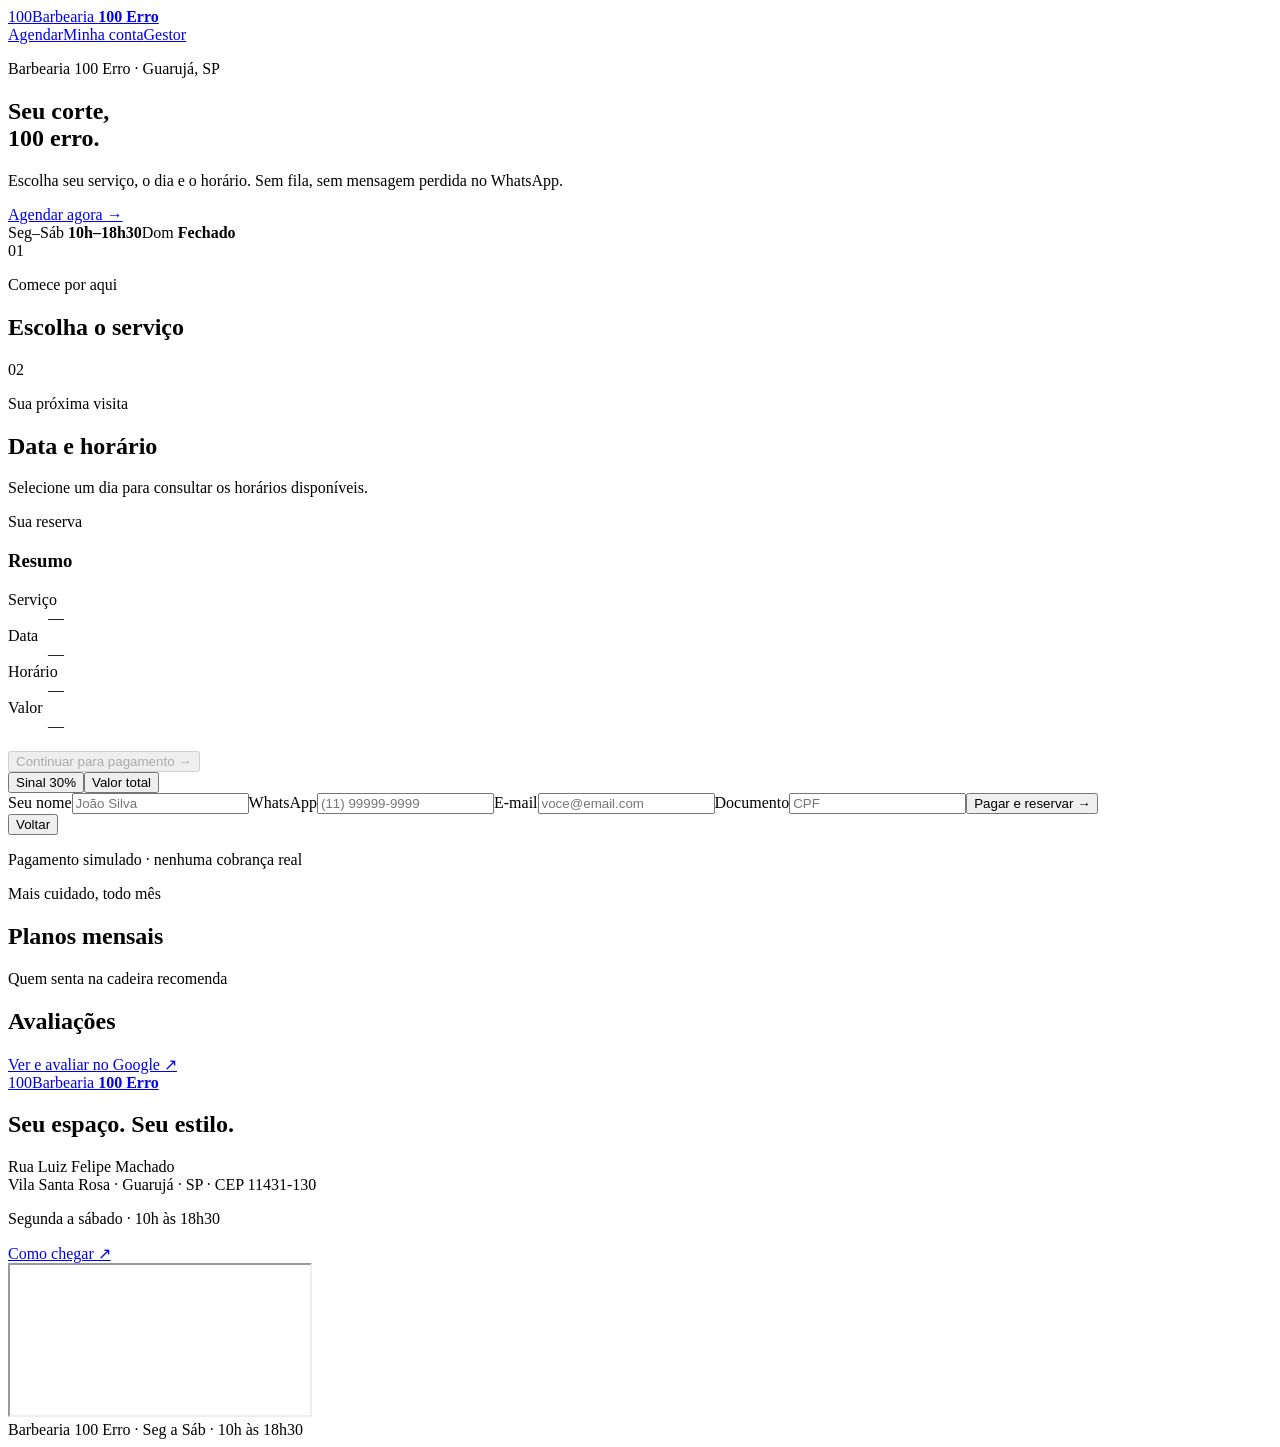
==== Barbearia100erro/src/main/resources/static/index.html @ 1360222d "front back repo service controller" ====
<!doctype html>
<html lang="pt-BR">
<head>
  <meta charset="utf-8">
  <meta name="viewport" content="width=device-width, initial-scale=1">
  <meta name="theme-color" content="#11100f">
  <meta name="description" content="Catálogo de serviços, promoções e agendamento online na Barbearia 100 Erro.">
  <title>Barbearia 100 Erro — Agende online</title>
  <link rel="preconnect" href="https://fonts.googleapis.com">
  <link rel="preconnect" href="https://fonts.gstatic.com" crossorigin>
  <link href="https://fonts.googleapis.com/css2?family=Fraunces:opsz,wght@9..144,600;9..144,700;9..144,800;9..144,900&family=Outfit:wght@400;500;600;700;800&display=swap" rel="stylesheet">
  <link rel="stylesheet" href="/styles.css">
  <script type="module" src="/js/app.js"></script>
</head>
<body>
  <header class="topbar">
    <div class="nav-wrap">
      <a class="brand" href="/"><span class="brand-mark">100</span><span>Barbearia <b>100 Erro</b></span></a>
      <nav><a class="active" href="/">Agendar</a><a href="/cliente">Minha conta</a><a href="/admin">Gestor</a></nav>
    </div>
  </header>
  <main>
    <section class="hero">
        <div class="hero-shade"></div>
        <div class="hero-content wrap">
        <p class="eyebrow">Barbearia 100 Erro · Guarujá, SP</p>
        <h1>Seu corte,<br><span>100 erro.</span></h1>
        <p class="hero-copy">Escolha seu serviço, o dia e o horário. Sem fila, sem mensagem perdida no WhatsApp.</p>
        <a class="button" href="#agendar">Agendar agora <span>→</span></a>
        <div class="hours"><span>Seg–Sáb <b>10h–18h30</b></span><span>Dom <b>Fechado</b></span></div>
      </div>
    </section>
    <section class="wrap promo-grid" id="promocoes"></section>
    <section class="wrap booking" id="agendar">
      <div class="booking-main">
        <section class="step-section"><div class="section-heading"><span class="step-number">01</span><div><p class="eyebrow">Comece por aqui</p><h2>Escolha o serviço</h2></div></div><div id="service-list" class="service-grid"></div></section>
        <section class="step-section"><div class="section-heading"><span class="step-number">02</span><div><p class="eyebrow">Sua próxima visita</p><h2>Data e horário</h2></div></div><div id="date-list" class="date-list"></div><p id="slot-hint" class="muted">Selecione um dia para consultar os horários disponíveis.</p><div id="time-list" class="time-grid"></div></section>
      </div>
      <aside id="booking-aside" class="summary-card"><p class="eyebrow">Sua reserva</p><h3>Resumo</h3><dl><div><dt>Serviço</dt><dd id="summary-service">—</dd></div><div><dt>Data</dt><dd id="summary-date">—</dd></div><div><dt>Horário</dt><dd id="summary-time">—</dd></div><div><dt>Valor</dt><dd id="summary-price">—</dd></div></dl><button class="button button-wide" id="continue-booking" disabled>Continuar para pagamento <span>→</span></button><div class="checkout hidden" id="checkout"><div class="pay-choices"><button class="pay-choice selected" data-mode="sinal">Sinal 30%<b id="deposit-price"></b></button><button class="pay-choice" data-mode="total">Valor total<b id="total-price"></b></button></div><form id="booking-form" class="form-stack"><label>Seu nome<input name="nome" autocomplete="name" required placeholder="João Silva"></label><label>WhatsApp<input name="telefone" autocomplete="tel" required placeholder="(11) 99999-9999"></label><label>E-mail<input name="email" type="email" autocomplete="email" required placeholder="voce@email.com"></label><label>Documento<input name="documento" required placeholder="CPF"></label><button class="button button-wide" type="submit">Pagar e reservar <span>→</span></button></form><button class="text-button" id="back-booking">Voltar</button><p class="fine-print">Pagamento simulado · nenhuma cobrança real</p></div></aside>
    </section>
    <section class="wrap plans-section" id="planos">
      <p class="eyebrow">Mais cuidado, todo mês</p><h2 class="section-title">Planos mensais</h2>
      <div class="plans-grid" id="plan-list"></div>
    </section>
    <section class="wrap reviews-section" id="avaliacoes">
      <div class="reviews-heading"><div><p class="eyebrow">Quem senta na cadeira recomenda</p><h2 class="section-title">Avaliações</h2><p class="muted" id="reviews-summary"></p></div><a class="button button-outline" href="https://maps.app.goo.gl/6kzqDmy3GBdxwZf67" target="_blank" rel="noreferrer">Ver e avaliar no Google ↗</a></div>
      <div class="reviews-grid" id="review-list"></div>
    </section>
  </main>
  <footer class="footer"><div class="wrap footer-details"><div><a class="brand" href="/"><span class="brand-mark">100</span><span>Barbearia <b>100 Erro</b></span></a><h2>Seu espaço. Seu estilo.</h2><p>Rua Luiz Felipe Machado<br>Vila Santa Rosa · Guarujá · SP · CEP 11431-130</p><p>Segunda a sábado · 10h às 18h30</p><a class="button button-outline" href="https://maps.app.goo.gl/6kzqDmy3GBdxwZf67" target="_blank" rel="noreferrer">Como chegar ↗</a></div><iframe class="footer-map" title="Mapa da Barbearia 100 Erro" src="https://www.google.com/maps?q=-23.9935101,-46.2800968&z=17&hl=pt-BR&output=embed" loading="lazy" referrerpolicy="no-referrer-when-downgrade"></iframe></div><div class="footer-bottom">Barbearia 100 Erro · Seg a Sáb · 10h às 18h30</div></footer>
  <div class="toast" id="toast" role="status" aria-live="polite"></div>
</body>
</html>
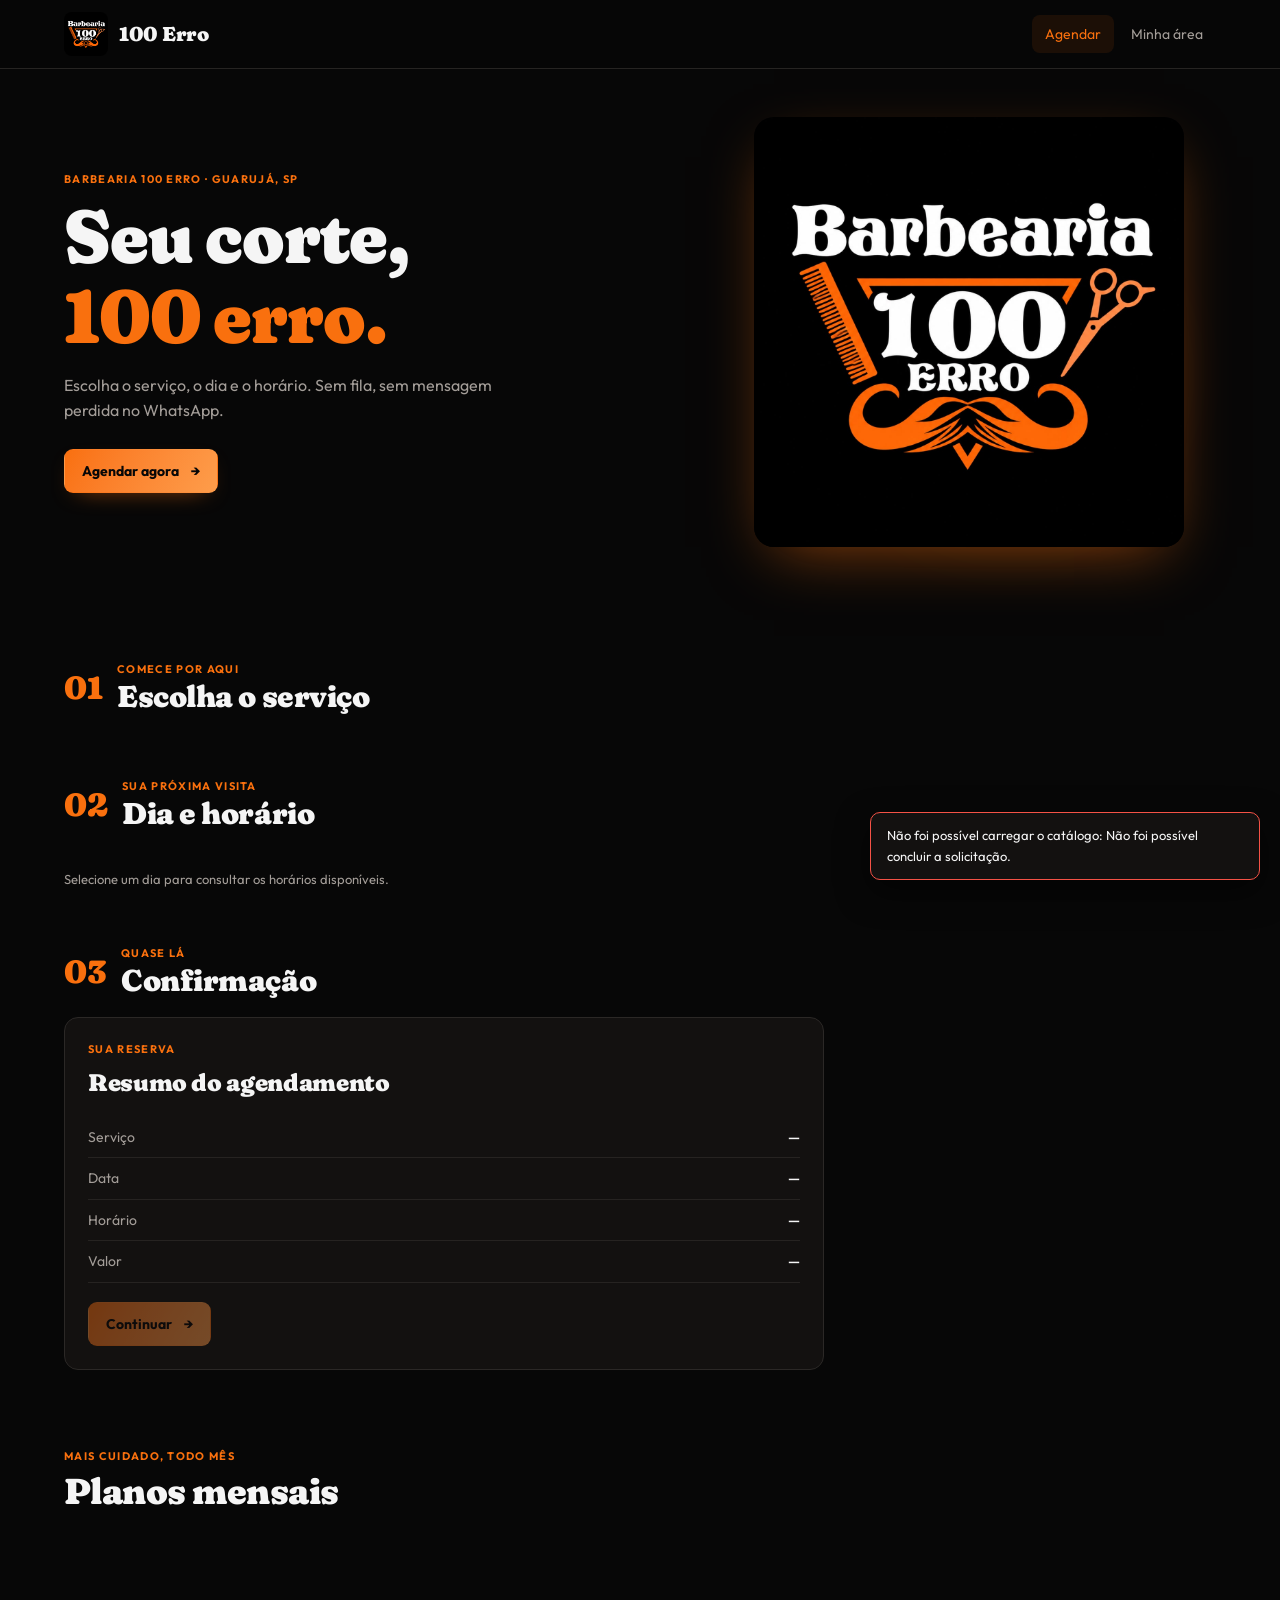
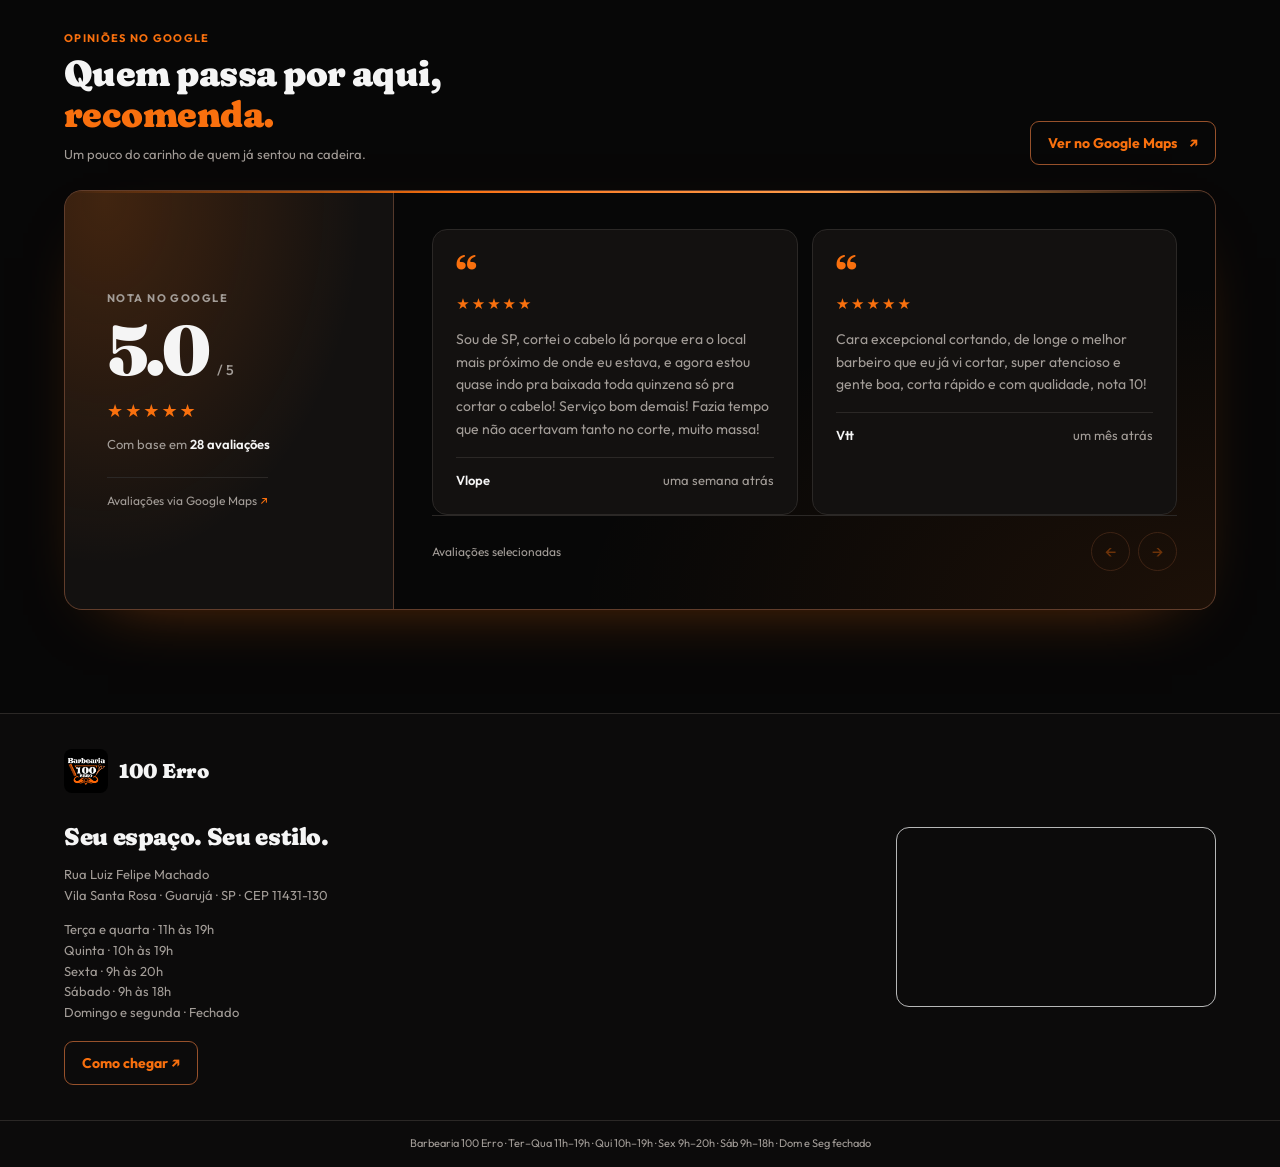
==== commit 0a742641: "att" ====
--- a/Barbearia100erro/src/main/resources/static/index.html
+++ b/Barbearia100erro/src/main/resources/static/index.html
@@ -1,53 +1,223 @@
 <!doctype html>
 <html lang="pt-BR">
 <head>
-  <meta charset="utf-8">
-  <meta name="viewport" content="width=device-width, initial-scale=1">
-  <meta name="theme-color" content="#11100f">
-  <meta name="description" content="Catálogo de serviços, promoções e agendamento online na Barbearia 100 Erro.">
-  <title>Barbearia 100 Erro — Agende online</title>
-  <link rel="preconnect" href="https://fonts.googleapis.com">
-  <link rel="preconnect" href="https://fonts.gstatic.com" crossorigin>
-  <link href="https://fonts.googleapis.com/css2?family=Fraunces:opsz,wght@9..144,600;9..144,700;9..144,800;9..144,900&family=Outfit:wght@400;500;600;700;800&display=swap" rel="stylesheet">
-  <link rel="stylesheet" href="/styles.css">
-  <script type="module" src="/js/app.js"></script>
+  <meta charset="utf-8"><meta name="viewport" content="width=device-width, initial-scale=1">
+  <meta name="theme-color" content="#101010"><meta name="description" content="Corte, barba e planos mensais. Agende online na Barbearia 100 Erro.">
+  <title>Barbearia 100 Erro · Agende seu horário</title>
+  <link rel="preconnect" href="https://fonts.googleapis.com"><link rel="preconnect" href="https://fonts.gstatic.com" crossorigin>
+  <link href="https://fonts.googleapis.com/css2?family=Fraunces:opsz,wght,SOFT,WONK@9..144,600,100,1;9..144,700,100,1;9..144,800,100,1;9..144,900,100,1&family=Outfit:wght@400;500;600;700;800&display=swap" rel="stylesheet">
+  <link rel="stylesheet" href="./styles.css"><script type="module" src="./js/app.js"></script>
 </head>
 <body>
-  <header class="topbar">
-    <div class="nav-wrap">
-      <a class="brand" href="/"><span class="brand-mark">100</span><span>Barbearia <b>100 Erro</b></span></a>
-      <nav><a class="active" href="/">Agendar</a><a href="/cliente">Minha conta</a><a href="/admin">Gestor</a></nav>
-    </div>
-  </header>
+  <header class="topbar"><div class="nav-wrap"><a class="brand" href="/" aria-label="Barbearia 100 Erro, início"><img src="./logo.jpg" alt=""><span>100 Erro</span></a><nav aria-label="Navegação principal"><a class="active" href="/">Agendar</a><a href="/cliente">Minha área</a></nav></div></header>
   <main>
-    <section class="hero">
-        <div class="hero-shade"></div>
-        <div class="hero-content wrap">
-        <p class="eyebrow">Barbearia 100 Erro · Guarujá, SP</p>
-        <h1>Seu corte,<br><span>100 erro.</span></h1>
-        <p class="hero-copy">Escolha seu serviço, o dia e o horário. Sem fila, sem mensagem perdida no WhatsApp.</p>
-        <a class="button" href="#agendar">Agendar agora <span>→</span></a>
-        <div class="hours"><span>Seg–Sáb <b>10h–18h30</b></span><span>Dom <b>Fechado</b></span></div>
-      </div>
+    <section class="hero wrap">
+      <div class="hero-copy-block"><p class="eyebrow">Barbearia 100 Erro · Guarujá, SP</p><h1>Seu corte,<br><span>100 erro.</span></h1><p class="hero-copy">Escolha o serviço, o dia e o horário. Sem fila, sem mensagem perdida no WhatsApp.</p><a class="button" href="#agendar">Agendar agora <span aria-hidden="true">→</span></a></div>
+      <div class="hero-image-wrap"><img src="./logo.jpg" alt="Logo da Barbearia 100 Erro"></div>
     </section>
-    <section class="wrap promo-grid" id="promocoes"></section>
     <section class="wrap booking" id="agendar">
-      <div class="booking-main">
-        <section class="step-section"><div class="section-heading"><span class="step-number">01</span><div><p class="eyebrow">Comece por aqui</p><h2>Escolha o serviço</h2></div></div><div id="service-list" class="service-grid"></div></section>
-        <section class="step-section"><div class="section-heading"><span class="step-number">02</span><div><p class="eyebrow">Sua próxima visita</p><h2>Data e horário</h2></div></div><div id="date-list" class="date-list"></div><p id="slot-hint" class="muted">Selecione um dia para consultar os horários disponíveis.</p><div id="time-list" class="time-grid"></div></section>
-      </div>
-      <aside id="booking-aside" class="summary-card"><p class="eyebrow">Sua reserva</p><h3>Resumo</h3><dl><div><dt>Serviço</dt><dd id="summary-service">—</dd></div><div><dt>Data</dt><dd id="summary-date">—</dd></div><div><dt>Horário</dt><dd id="summary-time">—</dd></div><div><dt>Valor</dt><dd id="summary-price">—</dd></div></dl><button class="button button-wide" id="continue-booking" disabled>Continuar para pagamento <span>→</span></button><div class="checkout hidden" id="checkout"><div class="pay-choices"><button class="pay-choice selected" data-mode="sinal">Sinal 30%<b id="deposit-price"></b></button><button class="pay-choice" data-mode="total">Valor total<b id="total-price"></b></button></div><form id="booking-form" class="form-stack"><label>Seu nome<input name="nome" autocomplete="name" required placeholder="João Silva"></label><label>WhatsApp<input name="telefone" autocomplete="tel" required placeholder="(11) 99999-9999"></label><label>E-mail<input name="email" type="email" autocomplete="email" required placeholder="voce@email.com"></label><label>Documento<input name="documento" required placeholder="CPF"></label><button class="button button-wide" type="submit">Pagar e reservar <span>→</span></button></form><button class="text-button" id="back-booking">Voltar</button><p class="fine-print">Pagamento simulado · nenhuma cobrança real</p></div></aside>
+      <div class="section-heading"><span class="step-number">01</span><div><p class="eyebrow">Comece por aqui</p><h2>Escolha o serviço</h2></div></div>
+      <div id="service-list" class="service-grid"></div>
+      <div class="section-heading second-step"><span class="step-number">02</span><div><p class="eyebrow">Sua próxima visita</p><h2>Dia e horário</h2></div></div>
+      <div id="date-list" class="date-list" aria-label="Escolha uma data"></div><p id="slot-hint" class="muted">Selecione um dia para consultar os horários disponíveis.</p><div id="time-list" class="time-grid"></div>
+      <div class="section-heading second-step"><span class="step-number">03</span><div><p class="eyebrow">Quase lá</p><h2>Confirmação</h2></div></div>
+      <section id="booking-aside" class="summary-card" aria-live="polite"><p class="eyebrow">Sua reserva</p><h3>Resumo do agendamento</h3><dl><div><dt>Serviço</dt><dd id="summary-service">—</dd></div><div><dt>Data</dt><dd id="summary-date">—</dd></div><div><dt>Horário</dt><dd id="summary-time">—</dd></div><div><dt>Valor</dt><dd id="summary-price">—</dd></div></dl><button class="button" id="continue-booking" disabled>Continuar <span aria-hidden="true">→</span></button><div class="checkout hidden" id="checkout"><div class="pay-choices"><button class="pay-choice selected" type="button" data-mode="sinal">Sinal 30%<b id="deposit-price"></b></button><button class="pay-choice" type="button" data-mode="total">Valor total<b id="total-price"></b></button></div><form id="booking-form" class="form-stack"><label>Seu nome<input name="nome" autocomplete="name" required placeholder="Seu nome"></label><label>WhatsApp<input name="telefone" autocomplete="tel" required placeholder="(13) 99999-9999"></label><label>E-mail<input name="email" type="email" autocomplete="email" required placeholder="voce@email.com"></label><label>Documento <span class="optional">(opcional)</span><input name="documento" placeholder="CPF"></label><p class="account-hint">Já é cliente? <a href="/cliente">Entre na sua conta</a> para ver seu histórico.</p><button class="button button-wide" type="submit">Pagar e reservar <span aria-hidden="true">→</span></button></form><button class="text-button" id="back-booking" type="button">Voltar</button><p class="fine-print">Pagamento simulado · nenhuma cobrança real</p></div></section>
     </section>
-    <section class="wrap plans-section" id="planos">
-      <p class="eyebrow">Mais cuidado, todo mês</p><h2 class="section-title">Planos mensais</h2>
-      <div class="plans-grid" id="plan-list"></div>
-    </section>
-    <section class="wrap reviews-section" id="avaliacoes">
-      <div class="reviews-heading"><div><p class="eyebrow">Quem senta na cadeira recomenda</p><h2 class="section-title">Avaliações</h2><p class="muted" id="reviews-summary"></p></div><a class="button button-outline" href="https://maps.app.goo.gl/6kzqDmy3GBdxwZf67" target="_blank" rel="noreferrer">Ver e avaliar no Google ↗</a></div>
-      <div class="reviews-grid" id="review-list"></div>
-    </section>
+    <section class="wrap plans-section" id="planos"><p class="eyebrow">Mais cuidado, todo mês</p><h2 class="section-title">Planos mensais</h2><div class="plans-grid" id="plan-list"></div></section>
+      <section class="wrap reviews-section" id="avaliacoes" aria-labelledby="reviews-title">
+        <div class="reviews-heading">
+          <div>
+            <p class="eyebrow">Opiniões no Google</p>
+            <h2 class="section-title" id="reviews-title">Quem passa por aqui,<br><span class="reviews-title-accent">recomenda.</span></h2>
+            <p class="muted">Um pouco do carinho de quem já sentou na cadeira.</p>
+          </div>
+          <a class="button button-outline reviews-google-link" href="https://www.google.com/maps/place/Barbearia+100+Erro/@-23.9936001,-46.2809651,19.29z/data=!4m6!3m5!1s0x94ce012b1d82f999:0x6cf740da28e410e5!8m2!3d-23.9935101!4d-46.2800968!16s%2Fg%2F11wtkwg1_y" target="_blank" rel="noopener noreferrer">Ver no Google Maps <span aria-hidden="true">↗</span></a>
+        </div>
+        <div class="reviews-showcase" data-review-carousel>
+          <aside class="reviews-score" aria-label="Nota média no Google: 5 de 5, com 28 avaliações">
+            <span class="reviews-score-label">Nota no Google</span>
+            <div class="reviews-score-value">5.0 <span aria-hidden="true">/ 5</span></div>
+            <span class="stars reviews-score-stars" aria-label="5 de 5 estrelas">★★★★★</span>
+            <p>Com base em <strong>28 avaliações</strong></p>
+            <a class="reviews-source" href="https://www.google.com/maps/place/Barbearia+100+Erro/@-23.9936001,-46.2809651,19.29z/data=!4m6!3m5!1s0x94ce012b1d82f999:0x6cf740da28e410e5!8m2!3d-23.9935101!4d-46.2800968!16s%2Fg%2F11wtkwg1_y" target="_blank" rel="noopener noreferrer">Avaliações via Google Maps <span aria-hidden="true">↗</span></a>
+          </aside>
+          <div class="reviews-carousel" aria-label="Avaliações selecionadas" data-review-carousel-viewport>
+            <div class="review-track" id="review-list" role="list" aria-live="polite" aria-relevant="additions text">
+              <article class="review-card" role="listitem" data-review>
+                <span class="quote-mark" aria-hidden="true">“</span>
+                <div class="stars" aria-label="5 de 5 estrelas">★★★★★</div>
+                <blockquote>Sou de SP, cortei o cabelo lá porque era o local mais próximo de onde eu estava, e agora estou quase indo pra baixada toda quinzena só pra cortar o cabelo! Serviço bom demais! Fazia tempo que não acertavam tanto no corte, muito massa!</blockquote>
+                <figcaption class="review-author"><span>Vlope</span><span>uma semana atrás</span></figcaption>
+              </article>
+              <article class="review-card" role="listitem" data-review>
+                <span class="quote-mark" aria-hidden="true">“</span>
+                <div class="stars" aria-label="5 de 5 estrelas">★★★★★</div>
+                <blockquote>Cara excepcional cortando, de longe o melhor barbeiro que eu já vi cortar, super atencioso e gente boa, corta rápido e com qualidade, nota 10!</blockquote>
+                <figcaption class="review-author"><span>Vtt</span><span>um mês atrás</span></figcaption>
+              </article>
+              <article class="review-card" role="listitem" data-review hidden>
+                <span class="quote-mark" aria-hidden="true">“</span>
+                <div class="stars" aria-label="5 de 5 estrelas">★★★★★</div>
+                <blockquote>Nada menos que impecável, atendimento e qualidade acima do comum!</blockquote>
+                <figcaption class="review-author"><span>Fellype Marques</span><span>3 semanas atrás</span></figcaption>
+              </article>
+              <article class="review-card" role="listitem" data-review hidden>
+                <span class="quote-mark" aria-hidden="true">“</span>
+                <div class="stars" aria-label="5 de 5 estrelas">★★★★★</div>
+                <blockquote>Barbearia TOP! Excelente atendimento, super indico.</blockquote>
+                <figcaption class="review-author"><span>Evandro Maia</span><span>uma semana atrás</span></figcaption>
+              </article>
+              <article class="review-card" role="listitem" data-review hidden>
+                <span class="quote-mark" aria-hidden="true">“</span>
+                <div class="stars" aria-label="5 de 5 estrelas">★★★★★</div>
+                <blockquote>Barbearia top, corta e fofoca muito 👏</blockquote>
+                <figcaption class="review-author"><span>Leandro Melo</span><span>4 semanas atrás</span></figcaption>
+              </article>
+              <article class="review-card" role="listitem" data-review hidden>
+                <span class="quote-mark" aria-hidden="true">“</span>
+                <div class="stars" aria-label="5 de 5 estrelas">★★★★★</div>
+                <blockquote>Qualidade de quem entende sobre cabelo, o melhor!</blockquote>
+                <figcaption class="review-author"><span>kaua viera</span><span>um mês atrás</span></figcaption>
+              </article>
+              <article class="review-card" role="listitem" data-review hidden>
+                <span class="quote-mark" aria-hidden="true">“</span>
+                <div class="stars" aria-label="5 de 5 estrelas">★★★★★</div>
+                <blockquote>To há anos cortando com ele, o melhor do Guaru!</blockquote>
+                <figcaption class="review-author"><span>Miguel Andrade</span><span>6 meses atrás</span></figcaption>
+              </article>
+              <article class="review-card" role="listitem" data-review hidden>
+                <span class="quote-mark" aria-hidden="true">“</span>
+                <div class="stars" aria-label="5 de 5 estrelas">★★★★★</div>
+                <blockquote>Melhor barbeiro da cidade, ambiente confortável e resenha garantida.</blockquote>
+                <figcaption class="review-author"><span>Leonardo Luis</span><span>9 meses atrás</span></figcaption>
+              </article>
+              <article class="review-card" role="listitem" data-review hidden>
+                <span class="quote-mark" aria-hidden="true">“</span>
+                <div class="stars" aria-label="5 de 5 estrelas">★★★★★</div>
+                <blockquote>Melhor barbearia do Guarujá.</blockquote>
+                <figcaption class="review-author"><span>Roger Miyamoto</span><span>2 meses atrás</span></figcaption>
+              </article>
+              <article class="review-card" role="listitem" data-review hidden>
+                <span class="quote-mark" aria-hidden="true">“</span>
+                <div class="stars" aria-label="5 de 5 estrelas">★★★★★</div>
+                <blockquote>Corte top demais.</blockquote>
+                <figcaption class="review-author"><span>Diego Leandro</span><span>um mês atrás</span></figcaption>
+              </article>
+              <article class="review-card" role="listitem" data-review hidden>
+                <span class="quote-mark" aria-hidden="true">“</span>
+                <div class="stars" aria-label="5 de 5 estrelas">★★★★★</div>
+                <blockquote>Atendimento muito bom!! Local com climatização, recomendo!!</blockquote>
+                <figcaption class="review-author"><span>Bruno Assunção</span><span>9 meses atrás</span></figcaption>
+              </article>
+              <article class="review-card" role="listitem" data-review hidden>
+                <span class="quote-mark" aria-hidden="true">“</span>
+                <div class="stars" aria-label="5 de 5 estrelas">★★★★★</div>
+                <blockquote>Melhor da região.</blockquote>
+                <figcaption class="review-author"><span>Eduardo Neves</span><span>3 semanas atrás</span></figcaption>
+              </article>
+              <article class="review-card" role="listitem" data-review hidden>
+                <span class="quote-mark" aria-hidden="true">“</span>
+                <div class="stars" aria-label="5 de 5 estrelas">★★★★★</div>
+                <blockquote>Ambiente limpo, muito educado, serviço de qualidade.</blockquote>
+                <figcaption class="review-author"><span>Adriano Rosa</span><span>9 meses atrás</span></figcaption>
+              </article>
+              <article class="review-card" role="listitem" data-review hidden>
+                <span class="quote-mark" aria-hidden="true">“</span>
+                <div class="stars" aria-label="5 de 5 estrelas">★★★★★</div>
+                <blockquote>Atendimento muito bom.</blockquote>
+                <figcaption class="review-author"><span>Luiz Gustavo</span><span>um mês atrás</span></figcaption>
+              </article>
+              <article class="review-card" role="listitem" data-review hidden>
+                <span class="quote-mark" aria-hidden="true">“</span>
+                <div class="stars" aria-label="5 de 5 estrelas">★★★★★</div>
+                <blockquote>Excelente.</blockquote>
+                <figcaption class="review-author"><span>keka parça</span><span>um mês atrás</span></figcaption>
+              </article>
+              <article class="review-card" role="listitem" data-review hidden>
+                <span class="quote-mark" aria-hidden="true">“</span>
+                <div class="stars" aria-label="5 de 5 estrelas">★★★★★</div>
+                <blockquote>Excelente.</blockquote>
+                <figcaption class="review-author"><span>cleber the king</span><span>Editado 3 semanas atrás</span></figcaption>
+              </article>
+              <article class="review-card" role="listitem" data-review hidden>
+                <span class="quote-mark" aria-hidden="true">“</span>
+                <div class="stars" aria-label="5 de 5 estrelas">★★★★★</div>
+                <blockquote>Atendimento perfeitamente sublime.</blockquote>
+                <figcaption class="review-author"><span>Nickolas Mota</span><span>Editado 3 horas atrás</span></figcaption>
+              </article>
+              <article class="review-card" role="listitem" data-review hidden>
+                <span class="quote-mark" aria-hidden="true">“</span>
+                <div class="stars" aria-label="5 de 5 estrelas">★★★★★</div>
+                <blockquote>Não troco, qualidade top!</blockquote>
+                <figcaption class="review-author"><span>Danilo Morroni</span><span>Editado um mês atrás</span></figcaption>
+              </article>
+              <article class="review-card" role="listitem" data-review hidden>
+                <span class="quote-mark" aria-hidden="true">“</span>
+                <div class="stars" aria-label="5 de 5 estrelas">★★★★★</div>
+                <blockquote>Preço R$ 40–60.</blockquote>
+                <figcaption class="review-author"><span>Luís Henrique Monteiro Alves</span><span>Editado 2 semanas atrás</span></figcaption>
+              </article>
+              <article class="review-card" role="listitem" data-review hidden>
+                <span class="quote-mark" aria-hidden="true">“</span>
+                <div class="stars" aria-label="5 de 5 estrelas">★★★★★</div>
+                <blockquote>Excelente atendimento e serviço.</blockquote>
+                <figcaption class="review-author"><span>Dfideliz Preto</span><span>3 semanas atrás</span></figcaption>
+              </article>
+              <article class="review-card" role="listitem" data-review hidden>
+                <span class="quote-mark" aria-hidden="true">“</span>
+                <div class="stars" aria-label="5 de 5 estrelas">★★★★★</div>
+                <blockquote>Excelente atendimento.</blockquote>
+                <figcaption class="review-author"><span>Luiz Aguiar</span><span>um mês atrás</span></figcaption>
+              </article>
+              <article class="review-card" role="listitem" data-review hidden>
+                <span class="quote-mark" aria-hidden="true">“</span>
+                <div class="stars" aria-label="5 de 5 estrelas">★★★★★</div>
+                <blockquote class="review-empty-text">Avaliação com 5 estrelas, sem comentário escrito.</blockquote>
+                <figcaption class="review-author"><span>Malik Tchassi</span><span>sem texto</span></figcaption>
+              </article>
+              <article class="review-card" role="listitem" data-review hidden>
+                <span class="quote-mark" aria-hidden="true">“</span>
+                <div class="stars" aria-label="5 de 5 estrelas">★★★★★</div>
+                <blockquote class="review-empty-text">Avaliação com 5 estrelas, sem comentário escrito.</blockquote>
+                <figcaption class="review-author"><span>Matheus Honório</span><span>sem texto</span></figcaption>
+              </article>
+              <article class="review-card" role="listitem" data-review hidden>
+                <span class="quote-mark" aria-hidden="true">“</span>
+                <div class="stars" aria-label="5 de 5 estrelas">★★★★★</div>
+                <blockquote class="review-empty-text">Avaliação com 5 estrelas, sem comentário escrito.</blockquote>
+                <figcaption class="review-author"><span>Victor Correia</span><span>9 meses atrás · sem texto</span></figcaption>
+              </article>
+              <article class="review-card" role="listitem" data-review hidden>
+                <span class="quote-mark" aria-hidden="true">“</span>
+                <div class="stars" aria-label="5 de 5 estrelas">★★★★★</div>
+                <blockquote class="review-empty-text">Avaliação com 5 estrelas, sem comentário escrito.</blockquote>
+                <figcaption class="review-author"><span>Guilherme Batista</span><span>9 meses atrás · sem texto</span></figcaption>
+              </article>
+              <article class="review-card" role="listitem" data-review hidden>
+                <span class="quote-mark" aria-hidden="true">“</span>
+                <div class="stars" aria-label="5 de 5 estrelas">★★★★★</div>
+                <blockquote class="review-empty-text">Avaliação com 5 estrelas, sem comentário escrito.</blockquote>
+                <figcaption class="review-author"><span>Gabriel Xavier</span><span>9 meses atrás · sem texto</span></figcaption>
+              </article>
+              <article class="review-card" role="listitem" data-review hidden>
+                <span class="quote-mark" aria-hidden="true">“</span>
+                <div class="stars" aria-label="5 de 5 estrelas">★★★★★</div>
+                <blockquote class="review-empty-text">Avaliação com 5 estrelas, sem comentário escrito.</blockquote>
+                <figcaption class="review-author"><span>Kenedy Fernando</span><span>9 meses atrás · sem texto</span></figcaption>
+              </article>
+            </div>
+            <div class="review-carousel-controls" aria-label="Controles das avaliações">
+              <span class="review-position" id="review-position" aria-live="polite">Avaliações selecionadas</span>
+              <div class="review-control-buttons">
+                <button class="review-control" id="review-prev" type="button" aria-label="Avaliação anterior" aria-controls="review-list" data-carousel-prev disabled><span aria-hidden="true">←</span></button>
+                <button class="review-control" id="review-next" type="button" aria-label="Próxima avaliação" aria-controls="review-list" data-carousel-next disabled><span aria-hidden="true">→</span></button>
+              </div>
+            </div>
+          </div>
+        </div>
+      </section>
   </main>
-  <footer class="footer"><div class="wrap footer-details"><div><a class="brand" href="/"><span class="brand-mark">100</span><span>Barbearia <b>100 Erro</b></span></a><h2>Seu espaço. Seu estilo.</h2><p>Rua Luiz Felipe Machado<br>Vila Santa Rosa · Guarujá · SP · CEP 11431-130</p><p>Segunda a sábado · 10h às 18h30</p><a class="button button-outline" href="https://maps.app.goo.gl/6kzqDmy3GBdxwZf67" target="_blank" rel="noreferrer">Como chegar ↗</a></div><iframe class="footer-map" title="Mapa da Barbearia 100 Erro" src="https://www.google.com/maps?q=-23.9935101,-46.2800968&z=17&hl=pt-BR&output=embed" loading="lazy" referrerpolicy="no-referrer-when-downgrade"></iframe></div><div class="footer-bottom">Barbearia 100 Erro · Seg a Sáb · 10h às 18h30</div></footer>
+  <footer class="footer"><div class="wrap footer-details"><div><a class="brand" href="/"><img src="./logo.jpg" alt=""><span>100 Erro</span></a><h2>Seu espaço. Seu estilo.</h2><p class="address">Rua Luiz Felipe Machado<br>Vila Santa Rosa · Guarujá · SP · CEP 11431-130</p><p>Terça e quarta · 11h às 19h<br>Quinta · 10h às 19h<br>Sexta · 9h às 20h<br>Sábado · 9h às 18h<br>Domingo e segunda · Fechado</p><a class="button button-outline" href="https://maps.app.goo.gl/6kzqDmy3GBdxwZf67" target="_blank" rel="noreferrer">Como chegar ↗</a></div><iframe class="footer-map" title="Mapa da Barbearia 100 Erro" src="https://www.google.com/maps?q=-23.9935101,-46.2800968&z=17&hl=pt-BR&output=embed" loading="lazy" referrerpolicy="no-referrer-when-downgrade"></iframe></div><div class="footer-bottom">Barbearia 100 Erro · Ter–Qua 11h–19h · Qui 10h–19h · Sex 9h–20h · Sáb 9h–18h · Dom e Seg fechado</div></footer>
   <div class="toast" id="toast" role="status" aria-live="polite"></div>
 </body>
 </html>
--- a/Barbearia100erro/src/main/resources/static/styles.css
+++ b/Barbearia100erro/src/main/resources/static/styles.css
@@ -0,0 +1,364 @@
+:root {
+  color-scheme: dark;
+  --background: oklch(.13 0 0);
+  --foreground: oklch(.97 0 0);
+  --card: oklch(.18 .004 50);
+  --surface: oklch(.18 .004 50);
+  --surface-raised: oklch(.22 .006 50);
+  --primary: oklch(.7 .19 47);
+  --primary-glow: oklch(.78 .15 58);
+  --primary-foreground: oklch(.13 0 0);
+  --muted: oklch(.7 .01 60);
+  --muted-bg: oklch(.24 .005 50);
+  --border: oklch(.28 .006 50);
+  --input: oklch(.32 .006 50);
+  --danger: oklch(.66 .2 28);
+  --green: oklch(.78 .12 150);
+  --display: "Fraunces", Georgia, serif;
+  --body: "Outfit", system-ui, sans-serif;
+  --radius: 12px;
+}
+* { box-sizing: border-box; border-color: var(--border); }
+html { scroll-behavior: smooth; scroll-padding-top: 88px; }
+body { margin: 0; background: var(--background); color: var(--foreground); font: 15px/1.6 var(--body); }
+button, input, textarea, select { font: inherit; }
+button, a { -webkit-tap-highlight-color: transparent; }
+a { color: inherit; text-decoration: none; }
+button { color: inherit; }
+::selection { background: color-mix(in oklab, var(--primary) 65%, transparent); color: var(--primary-foreground); }
+.wrap, .nav-wrap { width: min(72rem, calc(100% - 2rem)); margin-inline: auto; }
+.font-display, h1, h2, h3, .brand, .step-number { font-family: var(--display); font-weight: 900; font-variation-settings: "SOFT" 100, "WONK" 1; letter-spacing: -.015em; }
+.eyebrow { margin: 0 0 5px; color: var(--primary); font-size: 11px; font-weight: 700; letter-spacing: .12em; text-transform: uppercase; }
+.muted { color: var(--muted); }
+.hidden { display: none !important; }
+.topbar { position: sticky; z-index: 30; top: 0; border-bottom: 1px solid color-mix(in oklab, var(--border), transparent 12%); background: color-mix(in oklab, var(--background) 88%, transparent); backdrop-filter: blur(16px); }
+.nav-wrap { min-height: 68px; display: flex; align-items: center; justify-content: space-between; gap: 20px; }
+.brand { display: inline-flex; align-items: center; gap: 11px; white-space: nowrap; font-size: 20px; }
+.brand img { display: block; width: 44px; height: 44px; flex: 0 0 44px; border-radius: 8px; object-fit: cover; }
+nav { display: flex; align-items: center; gap: 4px; }
+nav a { padding: 8px 13px; border-radius: 8px; color: var(--muted); font-size: 14px; transition: color .18s, background .18s; }
+nav a:hover, nav a.active { color: var(--primary); background: color-mix(in oklab, var(--primary) 9%, transparent); }
+.hero { display: grid; grid-template-columns: 1.08fr .92fr; align-items: center; gap: clamp(2rem, 6vw, 5rem); padding-block: 48px 56px; }
+.hero-copy-block { padding-block: 10px; animation: rise-in .6s both; }
+.hours-badge { display: inline-flex; align-items: center; gap: 9px; padding: 7px 12px; margin: 0 0 26px; border: 1px solid color-mix(in oklab, var(--primary) 42%, var(--border)); border-radius: 999px; color: var(--primary); font-size: 13px; }
+.live-dot { width: 7px; height: 7px; border-radius: 50%; background: var(--primary); box-shadow: 0 0 13px color-mix(in oklab, var(--primary) 70%, transparent); }
+.hero .eyebrow { margin-bottom: 8px; }
+.hero h1 { margin: 0; font-size: clamp(3.2rem, 6vw, 4.7rem); line-height: 1.06; }
+.hero h1 span { color: var(--primary); }
+.hero-copy { max-width: 450px; margin: 17px 0 25px; color: var(--muted); font-size: 16px; }
+.hero-image-wrap { width: min(100%, 430px); justify-self: center; position: relative; isolation: isolate; animation: rise-in .65s .08s both; }
+.hero-image-wrap::before { content: ""; position: absolute; z-index: -1; inset: 12% -8% -8% 12%; border-radius: 22px; background: radial-gradient(ellipse at center, color-mix(in oklab, var(--primary) 24%, transparent), transparent 68%); filter: blur(24px); }
+.hero-image-wrap img { display: block; width: 100%; aspect-ratio: 1; object-fit: cover; border-radius: 20px; box-shadow: 0 20px 60px -20px color-mix(in oklab, var(--primary) 55%, transparent); }
+.button { display: inline-flex; justify-content: center; align-items: center; gap: 12px; min-height: 44px; padding: 10px 17px; border: 1px solid transparent; border-radius: 9px; background-image: linear-gradient(120deg, var(--primary), var(--primary-glow)); color: var(--primary-foreground); font-size: 14px; font-weight: 700; cursor: pointer; box-shadow: 0 8px 24px -14px color-mix(in oklab, var(--primary) 80%, transparent); transition: transform .18s, filter .18s, box-shadow .18s; }
+.button:hover { transform: translateY(-2px); filter: brightness(1.06); box-shadow: 0 12px 28px -12px color-mix(in oklab, var(--primary) 80%, transparent); }
+.button:active { transform: translateY(0); }
+.button:disabled { opacity: .42; cursor: not-allowed; box-shadow: none; transform: none; }
+.button-outline { border-color: color-mix(in oklab, var(--primary) 55%, var(--border)); background: transparent; color: var(--primary); box-shadow: none; }
+.button-outline:hover { background: color-mix(in oklab, var(--primary) 10%, transparent); box-shadow: none; }
+.button-wide { width: 100%; }
+.promo-grid { display: grid; grid-template-columns: repeat(2, minmax(0, 1fr)); gap: 14px; }
+.promo-card { position: relative; overflow: hidden; min-height: 140px; padding: 21px; border: 1px solid color-mix(in oklab, var(--primary) 38%, var(--border)); border-radius: 14px; background: radial-gradient(circle at 92% 4%, color-mix(in oklab, var(--primary) 20%, transparent), transparent 38%), var(--card); }
+.promo-tag { display: inline-flex; padding: 3px 9px; border-radius: 999px; background: color-mix(in oklab, var(--primary) 14%, transparent); color: var(--primary); font-size: 11px; font-weight: 600; }
+.promo-card h3 { margin: 12px 0 4px; font-size: 22px; }
+.promo-card p { max-width: 78%; margin: 0; color: var(--muted); font-size: 13px; }
+.discount { position: absolute; top: 19px; right: 21px; color: var(--primary-glow); font: 900 23px var(--display); }
+.booking { padding-block: 58px 24px; }
+.section-heading { display: flex; align-items: center; gap: 15px; margin-bottom: 19px; }
+.step-number { color: var(--primary); font-size: 32px; line-height: 1; }
+.section-heading .eyebrow { margin-bottom: 1px; }
+.section-heading h2 { margin: 0; font-size: 30px; line-height: 1.15; }
+.service-grid { display: grid; grid-template-columns: repeat(2, minmax(0, 1fr)); gap: 12px; }
+.service-card { display: block; width: 100%; min-height: 142px; padding: 17px; border: 1px solid var(--border); border-radius: 13px; background: var(--card); text-align: left; cursor: pointer; transition: border .18s, background .18s, transform .18s, box-shadow .18s; }
+.service-card:hover { transform: translateY(-2px); border-color: color-mix(in oklab, var(--primary) 65%, var(--border)); }
+.service-card.selected { border-color: var(--primary); background: color-mix(in oklab, var(--primary) 9%, var(--card)); box-shadow: inset 0 0 0 1px color-mix(in oklab, var(--primary) 28%, transparent); }
+.service-top { display: flex; align-items: flex-start; justify-content: space-between; gap: 10px; }
+.service-top h3 { display: flex; align-items: center; gap: 8px; margin: 0; font-size: 19px; }
+.scissor-mark { color: var(--primary); font: 500 16px var(--body); }
+.service-price { color: var(--primary); font: 800 19px var(--display); white-space: nowrap; }
+.service-price s { color: var(--muted); font: 500 12px var(--body); }
+.service-card p { margin: 9px 0 6px; color: var(--muted); font-size: 13px; }
+.service-duration { color: var(--muted); font-size: 12px; }
+.promo-label { display: block; margin-top: 3px; color: var(--primary); font-weight: 600; }
+.second-step { margin-top: 45px; }
+.date-list { display: flex; gap: 9px; overflow-x: auto; padding: 2px 1px 10px; scrollbar-color: var(--border) transparent; }
+.date-button { flex: 0 0 68px; min-height: 86px; display: flex; flex-direction: column; align-items: center; justify-content: center; gap: 1px; border: 1px solid var(--border); border-radius: 10px; background: var(--card); color: var(--foreground); cursor: pointer; transition: border .18s, background .18s, transform .18s; }
+.date-button:hover { border-color: var(--primary); }
+.date-button span, .date-button small { color: var(--muted); font-size: 11px; text-transform: capitalize; }
+.date-button b { font: 900 23px var(--display); }
+.date-button.selected { border-color: var(--primary); background: var(--primary); color: var(--primary-foreground); }
+.date-button.selected span, .date-button.selected small { color: color-mix(in oklab, var(--primary-foreground) 78%, transparent); }
+#slot-hint { margin: 7px 0 10px; font-size: 13px; }
+.time-grid { display: grid; grid-template-columns: repeat(5, minmax(0, 1fr)); gap: 9px; }
+.time-button { min-height: 40px; padding: 8px 5px; border: 1px solid var(--border); border-radius: 8px; background: var(--card); font-size: 13px; cursor: pointer; transition: border .15s, background .15s, color .15s; }
+.time-button:hover:not(:disabled) { border-color: var(--primary); }
+.time-button.selected { border-color: var(--primary); background: var(--primary); color: var(--primary-foreground); }
+.time-button:disabled { opacity: .35; text-decoration: line-through; cursor: not-allowed; }
+.summary-card { max-width: 760px; padding: 23px; border: 1px solid var(--border); border-radius: 14px; background: var(--card); }
+.summary-card h3, .panel h3 { margin: 0 0 15px; font-size: 24px; }
+.summary-card dl { margin: 0 0 19px; }
+.summary-card dl div { display: flex; justify-content: space-between; gap: 12px; padding: 9px 0; border-bottom: 1px solid color-mix(in oklab, var(--border), transparent 20%); font-size: 14px; }
+.summary-card dt { color: var(--muted); }
+.summary-card dd { margin: 0; text-align: right; font-weight: 600; }
+.checkout { margin-top: 19px; padding-top: 18px; border-top: 1px solid var(--border); }
+.pay-choices { display: grid; grid-template-columns: 1fr 1fr; gap: 9px; margin-bottom: 16px; }
+.pay-choice { padding: 10px 8px; border: 1px solid var(--border); border-radius: 9px; background: var(--background); color: var(--muted); font-size: 12px; cursor: pointer; }
+.pay-choice b { display: block; margin-top: 4px; color: var(--foreground); font-size: 14px; }
+.pay-choice.selected { border-color: var(--primary); background: color-mix(in oklab, var(--primary) 12%, var(--card)); }
+.form-stack { display: grid; gap: 13px; }
+.form-stack label { display: grid; gap: 5px; color: var(--muted); font-size: 13px; font-weight: 600; }
+.form-stack input, .form-stack textarea, .form-stack select, .input-control, input, textarea, select { min-width: 0; min-height: 42px; padding: 9px 11px; border: 1px solid var(--input); border-radius: 8px; outline: none; background: var(--background); color: var(--foreground); }
+.form-stack input:focus, .form-stack textarea:focus, .form-stack select:focus, input:focus, textarea:focus, select:focus { border-color: var(--primary); box-shadow: 0 0 0 3px color-mix(in oklab, var(--primary) 16%, transparent); }
+textarea { resize: vertical; }
+.optional { color: var(--muted); font-weight: 400; }
+.account-hint { margin: 1px 0 0; color: var(--muted); font-size: 13px; }
+.account-hint a, .back-home { color: var(--primary); text-decoration: underline; text-underline-offset: 3px; }
+.fine-print { margin: 12px 0 0; color: var(--muted); text-align: center; font-size: 11px; }
+.text-button { display: block; margin: 11px auto 0; border: 0; background: none; color: var(--muted); font-size: 13px; cursor: pointer; }
+.success-mark { width: 52px; height: 52px; display: grid; place-items: center; margin: 0 auto 14px; border-radius: 50%; background: color-mix(in oklab, var(--green) 16%, transparent); color: var(--green); font-size: 26px; }
+.summary-card:has(.success-mark) { text-align: center; }
+.gold-text { color: var(--primary); }
+.plans-section, .reviews-section { padding-block: 54px 22px; }
+.section-title { margin: 0 0 20px; font-size: clamp(29px, 4vw, 36px); line-height: 1.15; }
+.plans-grid, .reviews-grid { display: grid; grid-template-columns: repeat(3, minmax(0, 1fr)); gap: 15px; }
+.plan-card, .review-card, .review-empty { padding: 23px; border: 1px solid var(--border); border-radius: 15px; background: var(--card); }
+.plan-card.featured { border-color: var(--primary); background: linear-gradient(145deg, color-mix(in oklab, var(--primary) 13%, var(--card)), var(--card) 75%); box-shadow: 0 20px 60px -25px color-mix(in oklab, var(--primary) 55%, transparent); }
+.plan-card h3 { margin: 4px 0; font-size: 23px; }
+.plan-price { margin: 10px 0; color: var(--primary); font: 900 34px var(--display); }
+.plan-price small { color: var(--muted); font: 500 14px var(--body); }
+.plan-card > p:not(.eyebrow):not(.plan-price) { min-height: 53px; color: var(--muted); font-size: 13px; }
+.plan-card .button { margin-top: 10px; }
+.reviews-heading { display: flex; align-items: flex-end; justify-content: space-between; gap: 16px; }
+.reviews-heading .section-title { margin-bottom: 0; }
+.reviews-heading > div > .muted { min-height: 1.5em; margin: 5px 0 0; font-size: 13px; }
+.google-reviews-wrap { min-height: 450px; margin-top: 18px; overflow: hidden; border: 1px solid var(--border); border-radius: 15px; background: var(--card); }
+.google-reviews-wrap iframe { display: block; width: 100%; height: 450px; border: 0; }
+.review-card { position: relative; }
+.quote-mark { color: var(--primary); font: 900 38px var(--display); line-height: 1; }
+.stars { color: var(--primary); letter-spacing: 2px; }
+.review-card blockquote { min-height: 50px; margin: 12px 0 17px; color: var(--muted); font-size: 14px; }
+.review-empty-text { font-style: italic; }
+.review-author { display: flex; justify-content: space-between; gap: 10px; padding-top: 12px; border-top: 1px solid var(--border); font-size: 13px; font-weight: 600; }
+.review-author span + span { color: var(--muted); font-weight: 400; }
+.review-empty { grid-column: 1 / -1; display: flex; align-items: center; justify-content: space-between; gap: 20px; margin-top: 15px; }
+.review-empty p { margin: 0; color: var(--muted); font-size: 13px; }
+.review-empty .font-display { margin-bottom: 5px; color: var(--foreground); font-size: 19px; }
+.footer { margin-top: 55px; border-top: 1px solid var(--border); background: color-mix(in oklab, var(--card) 45%, var(--background)); }
+.footer-details { display: grid; grid-template-columns: 1fr 320px; align-items: center; gap: 30px; padding-block: 35px; }
+.footer-details h2 { margin: 18px 0 8px; font-size: 24px; }
+.footer-details p { color: var(--muted); font-size: 13px; }
+.footer-details .address { margin-top: 8px; }
+.footer-details .button { margin-top: 5px; }
+.footer-map { width: 100%; height: 180px; border: 1px solid var(--border); border-radius: 13px; filter: grayscale(.65) invert(.88) contrast(.85); }
+.footer-bottom { padding: 14px; border-top: 1px solid var(--border); color: var(--muted); text-align: center; font-size: 11px; }
+.account-page, .admin-page { padding-block: 42px 72px; }
+.account-heading { margin-bottom: 24px; }
+.account-heading h1, .admin-heading h1 { margin: 0; font-size: 42px; line-height: 1.12; }
+.account-heading > p:last-child { margin: 8px 0; }
+.auth-card { width: min(760px, 100%); margin: 0 auto 48px; padding: 26px; border: 1px solid var(--border); border-radius: 16px; background: var(--card); }
+.auth-card h1 { margin: 0 0 8px; font-size: 32px; }
+.auth-tabs, .admin-tabs { display: flex; gap: 5px; padding: 4px; border: 1px solid var(--border); border-radius: 10px; background: var(--background); }
+.auth-tabs { margin-bottom: 19px; }
+.auth-tab, .admin-tab { flex: 1; padding: 9px 12px; border: 0; border-radius: 7px; background: transparent; color: var(--muted); font-size: 13px; cursor: pointer; transition: background .18s, color .18s; }
+.auth-tab.selected, .admin-tab.selected { background: color-mix(in oklab, var(--primary) 16%, var(--card)); color: var(--primary); }
+.welcome, .admin-heading { display: flex; align-items: center; justify-content: space-between; gap: 20px; margin: 12px 0 25px; }
+.welcome h2 { margin: 0; font-size: 32px; }
+.welcome > div > p { margin: 0; }
+.account-grid { display: grid; grid-template-columns: minmax(0, 1.4fr) minmax(260px, .9fr); gap: 18px; align-items: start; }
+.content-stack { display: grid; gap: 17px; }
+.panel { padding: 22px; border: 1px solid var(--border); border-radius: 14px; background: var(--card); }
+.panel-heading { margin-bottom: 12px; }
+.panel-heading h3 { margin: 0; }
+.loyalty { border-color: color-mix(in oklab, var(--primary) 65%, var(--border)); background: linear-gradient(120deg, color-mix(in oklab, var(--primary) 16%, var(--card)), var(--card) 78%); }
+.loyalty-top { display: flex; align-items: flex-end; justify-content: space-between; gap: 14px; }
+.loyalty h3 { margin: 5px 0; font-size: 32px; }
+.loyalty h3 small { color: var(--muted); font: 500 14px var(--body); }
+.badge { display: inline-flex; padding: 4px 9px; border-radius: 999px; background: color-mix(in oklab, var(--primary) 17%, transparent); color: var(--primary); font-size: 11px; font-weight: 700; }
+.loyalty-dots { display: grid; grid-template-columns: repeat(10, 1fr); gap: 8px; margin: 15px 0 11px; }
+.loyalty-dot { aspect-ratio: 1; border: 1px solid color-mix(in oklab, var(--primary) 45%, var(--border)); border-radius: 50%; }
+.loyalty-dot.filled { border-color: var(--primary); background: var(--primary); }
+.progress { height: 5px; overflow: hidden; border-radius: 99px; background: var(--muted-bg); }
+.progress span { display: block; height: 100%; background: linear-gradient(120deg, var(--primary), var(--primary-glow)); transition: width .3s; }
+.loyalty-footnote { margin: 10px 0 0; color: var(--muted); font-size: 12px; }
+.history-list { display: grid; }
+.history-item { position: relative; margin-left: 7px; padding: 3px 0 17px 19px; border-left: 2px solid color-mix(in oklab, var(--primary) 45%, var(--border)); }
+.history-item:last-child { border-left-color: transparent; padding-bottom: 2px; }
+.history-item::before { content: ""; position: absolute; top: 7px; left: -5px; width: 8px; height: 8px; border-radius: 50%; background: var(--primary); }
+.history-top { display: flex; justify-content: space-between; gap: 10px; }
+.history-top b { font: 800 16px var(--display); }
+.history-top strong { color: var(--primary); font-size: 13px; }
+.history-meta, .history-note { margin: 3px 0; color: var(--muted); font-size: 12px; }
+.profile-panel h3 { margin: 0 0 16px; }
+.birthday-note { padding: 11px; border-radius: 8px; background: color-mix(in oklab, var(--primary) 12%, var(--card)); color: var(--primary-glow); font-size: 12px; }
+.footer .brand { font-size: 20px; }
+.admin-body { min-height: 100vh; }
+.admin-page { max-width: 72rem; }
+.admin-login { width: min(420px, 100%); margin: clamp(35px, 9vh, 90px) auto; padding: 30px; text-align: center; }
+.admin-login .admin-logo img { display: block; width: 86px; height: 86px; margin: 0 auto 20px; border-radius: 15px; object-fit: cover; box-shadow: 0 12px 38px -16px color-mix(in oklab, var(--primary) 75%, transparent); }
+.admin-login .eyebrow { margin-top: 5px; }
+.admin-login h1 { margin: 0; font-size: 30px; }
+.admin-login > .muted { margin: 4px 0 21px; font-size: 13px; }
+.admin-login form { text-align: left; }
+.back-home { display: inline-block; margin-top: 21px; font-size: 13px; }
+.admin-heading { padding: 8px 0 19px; border-bottom: 1px solid var(--border); }
+.admin-brand { display: flex; align-items: center; gap: 14px; }
+.admin-brand img { width: 48px; height: 48px; border-radius: 9px; object-fit: cover; }
+.admin-brand .eyebrow { margin-bottom: 1px; }
+.admin-heading h1 { font-size: 30px; }
+.admin-tabs { width: max-content; max-width: 100%; margin: 21px 0; overflow-x: auto; }
+.admin-tab { flex: none; min-width: 106px; }
+.stats-grid { display: grid; grid-template-columns: repeat(4, minmax(0, 1fr)); gap: 12px; margin: 17px 0; }
+.stat-card { padding: 17px; border: 1px solid var(--border); border-radius: 12px; background: var(--card); }
+.stat-label { color: var(--muted); font-size: 12px; }
+.stat-value { display: block; margin: 5px 0; color: var(--primary); font: 800 25px var(--display); }
+.stat-hint { color: var(--muted); font-size: 11px; }
+.dashboard-grid { display: grid; grid-template-columns: 1.5fr 1fr; gap: 14px; }
+.bar-chart { display: flex; align-items: end; gap: 10px; height: 190px; padding-top: 20px; }
+.chart-column { height: 100%; flex: 1; display: flex; flex-direction: column; align-items: center; justify-content: end; gap: 5px; }
+.chart-column span { color: var(--muted); font-size: 9px; }
+.chart-bar { width: 100%; min-height: 2px; border-radius: 5px 5px 0 0; background: linear-gradient(var(--primary-glow), var(--primary)); }
+.ranking-list, .simple-list { margin: 10px 0 0; padding: 0; list-style: none; }
+.ranking-list li, .simple-list li { display: flex; justify-content: space-between; gap: 12px; padding: 9px 0; border-bottom: 1px solid color-mix(in oklab, var(--border), transparent 20%); font-size: 13px; }
+.ranking-list li span:last-child { color: var(--primary); }
+.agenda-layout, .catalog-layout { display: grid; grid-template-columns: minmax(0, 1fr) 290px; gap: 14px; align-items: start; }
+.agenda-toolbar { display: flex; align-items: center; justify-content: space-between; gap: 10px; }
+.agenda-toolbar h3 { margin: 0; text-align: center; font-size: 17px; }
+.icon-button { width: 36px; height: 36px; border: 1px solid var(--border); border-radius: 8px; background: var(--surface-raised); color: var(--primary); cursor: pointer; }
+.slot-row { display: grid; grid-template-columns: 55px minmax(0, 1fr) auto; align-items: center; gap: 10px; padding: 11px 0; border-bottom: 1px solid color-mix(in oklab, var(--border), transparent 20%); }
+.slot-time { color: var(--primary); font: 600 13px var(--body); }
+.slot-client { font-weight: 700; font-size: 13px; }
+.slot-service { color: var(--muted); font-size: 11px; }
+.slot-actions { display: flex; flex-wrap: wrap; justify-content: end; gap: 5px; }
+.small-button { padding: 6px 9px; border: 1px solid var(--border); border-radius: 7px; background: transparent; color: var(--muted); font-size: 11px; cursor: pointer; }
+.small-button:hover { border-color: var(--primary); color: var(--primary); }
+.small-button.danger { color: var(--danger); }
+.status-pill { padding: 3px 8px; border-radius: 99px; background: color-mix(in oklab, var(--green) 16%, transparent); color: var(--green); font-size: 10px; }
+.status-pill.pending { background: color-mix(in oklab, var(--primary) 16%, transparent); color: var(--primary); }
+.status-pill.walkin { background: var(--muted-bg); color: var(--muted); }
+.field-row { display: grid; gap: 12px; grid-template-columns: repeat(2, minmax(0, 1fr)); margin-top: 16px; }
+.field-row .span-two { grid-column: 1 / -1; }
+.admin-service { display: grid; grid-template-columns: minmax(0, 1fr) 90px auto; gap: 10px; align-items: center; padding: 12px 0; border-bottom: 1px solid var(--border); }
+.admin-service strong { font-size: 13px; }
+.admin-service small { display: block; color: var(--muted); font-size: 11px; }
+.admin-service input { width: 90px; }
+.promo-admin-row { display: flex; justify-content: space-between; align-items: center; gap: 10px; padding: 10px; border-radius: 8px; background: color-mix(in oklab, var(--primary) 8%, var(--card)); font-size: 12px; }
+.client-row { display: grid; grid-template-columns: 1fr auto; gap: 3px; padding: 12px 0; border-bottom: 1px solid var(--border); }
+.client-row small { color: var(--muted); font-size: 11px; }
+.catalog-divider { margin: 20px 0; border: 0; border-top: 1px solid var(--border); }
+.toast { position: fixed; z-index: 60; right: 20px; bottom: 20px; max-width: min(390px, calc(100% - 40px)); padding: 12px 16px; border: 1px solid color-mix(in oklab, var(--primary) 50%, var(--border)); border-radius: 10px; background: var(--card); color: var(--foreground); box-shadow: 0 12px 32px #0008; font-size: 13px; opacity: 0; transform: translateY(12px); pointer-events: none; transition: .2s; }
+.toast.show { opacity: 1; transform: translateY(0); }
+.toast.error { border-color: var(--danger); }
+@keyframes rise-in { from { opacity: 0; transform: translateY(12px); } to { opacity: 1; transform: translateY(0); } }
+@media (min-width: 1000px) { .service-grid { grid-template-columns: repeat(3, minmax(0, 1fr)); } }
+@media (max-width: 850px) { .account-grid { grid-template-columns: minmax(0, 1fr) minmax(250px, .8fr); } .agenda-layout, .catalog-layout { grid-template-columns: minmax(0, 1fr) 260px; } .stats-grid { grid-template-columns: repeat(2, minmax(0, 1fr)); } }
+@media (max-width: 680px) {
+  .wrap, .nav-wrap { width: min(100% - 28px, 540px); }
+  .nav-wrap { min-height: 64px; }
+  .brand { font-size: 18px; }
+  .brand img { width: 40px; height: 40px; flex-basis: 40px; }
+  nav { gap: 0; }
+  nav a { padding: 8px 9px; font-size: 12px; }
+  .hero { grid-template-columns: 1fr; gap: 29px; padding-block: 36px 34px; }
+  .hero-copy-block { order: 1; }
+  .hero-image-wrap { order: 0; width: min(74vw, 310px); }
+  .hero-image-wrap img { border-radius: 17px; }
+  .hours-badge { margin-bottom: 18px; font-size: 12px; }
+  .hero h1 { font-size: 50px; }
+  .hero-copy { font-size: 14px; }
+  .promo-grid { grid-template-columns: 1fr; }
+  .promo-card { min-height: 128px; }
+  .booking { padding-top: 40px; }
+  .section-heading h2 { font-size: 27px; }
+  .service-grid { grid-template-columns: 1fr; }
+  .service-card { min-height: auto; }
+  .time-grid { grid-template-columns: repeat(4, minmax(0, 1fr)); }
+  .summary-card { padding: 19px; }
+  .plans-grid, .reviews-grid { grid-template-columns: 1fr; }
+  .plan-card > p:not(.eyebrow):not(.plan-price) { min-height: 0; }
+  .reviews-heading { align-items: flex-start; flex-direction: column; }
+  .review-empty { align-items: flex-start; flex-direction: column; }
+  .footer-details { grid-template-columns: 1fr; gap: 22px; }
+  .footer-map { height: 190px; }
+  .account-page, .admin-page { padding-top: 30px; }
+  .account-heading h1 { font-size: 36px; }
+  .auth-card { padding: 21px; }
+  .account-grid, .agenda-layout, .catalog-layout, .dashboard-grid { grid-template-columns: 1fr; }
+  .welcome h2 { font-size: 27px; }
+  .loyalty-top { align-items: flex-start; flex-direction: column; }
+  .admin-heading h1 { font-size: 25px; }
+  .admin-tabs { width: 100%; }
+  .admin-tab { min-width: 86px; padding-inline: 8px; font-size: 11px; }
+  .slot-row { grid-template-columns: 45px minmax(0, 1fr); }
+  .slot-actions { grid-column: 2; justify-content: start; }
+  .admin-service { grid-template-columns: minmax(0, 1fr) 75px auto; }
+  .admin-service input { width: 75px; }
+}
+@media (max-width: 390px) { .brand { gap: 7px; font-size: 16px; } nav a { padding-inline: 7px; } .hero h1 { font-size: 45px; } .time-grid { grid-template-columns: repeat(3, minmax(0, 1fr)); } .auth-card { padding: 17px; } }
+@media (prefers-reduced-motion: reduce) { *, *::before, *::after { scroll-behavior: auto !important; animation-duration: .01ms !important; animation-iteration-count: 1 !important; transition-duration: .01ms !important; } }
+
+/* Google reviews carousel */
+.reviews-section { padding-block: 76px 48px; }
+.reviews-heading { align-items: flex-end; margin-bottom: 25px; }
+.reviews-heading .section-title { margin-bottom: 0; }
+.reviews-heading > div > .muted { margin-top: 9px; }
+.reviews-title-accent { color: var(--primary); }
+.reviews-google-link { flex: 0 0 auto; }
+.reviews-showcase {
+  position: relative;
+  display: grid;
+  grid-template-columns: minmax(215px, .72fr) minmax(0, 1.8fr);
+  gap: 1px;
+  overflow: hidden;
+  border: 1px solid color-mix(in oklab, var(--primary) 28%, var(--border));
+  border-radius: 18px;
+  background: color-mix(in oklab, var(--primary) 22%, var(--border));
+  box-shadow: 0 24px 70px -44px color-mix(in oklab, var(--primary) 55%, transparent);
+}
+.reviews-showcase::before {
+  position: absolute;
+  inset: 0 0 auto;
+  height: 2px;
+  background: linear-gradient(90deg, transparent, var(--primary), var(--primary-glow), transparent);
+  content: "";
+}
+.reviews-score {
+  display: flex;
+  flex-direction: column;
+  align-items: flex-start;
+  justify-content: center;
+  min-height: 280px;
+  padding: clamp(24px, 4vw, 42px);
+  background: radial-gradient(ellipse at 12% 2%, color-mix(in oklab, var(--primary) 20%, transparent), transparent 63%), var(--card);
+}
+.reviews-score-label { color: var(--muted); font-size: 11px; font-weight: 700; letter-spacing: .13em; text-transform: uppercase; }
+.reviews-score-value { margin: 7px 0 0; color: var(--foreground); font: 900 clamp(48px, 6vw, 70px)/1 var(--display); letter-spacing: -.055em; }
+.reviews-score-value span { color: var(--muted); font: 500 14px var(--body); letter-spacing: 0; }
+.reviews-score-stars { margin-top: 12px; font-size: 18px; }
+.reviews-score > p { margin: 8px 0 22px; color: var(--muted); font-size: 13px; }
+.reviews-score > p strong { color: var(--foreground); font-weight: 600; }
+.reviews-source { padding-top: 13px; border-top: 1px solid var(--border); color: var(--muted); font-size: 12px; transition: color .18s; }
+.reviews-source span { color: var(--primary); }
+.reviews-source:hover { color: var(--foreground); }
+.reviews-carousel { display: flex; min-width: 0; flex-direction: column; justify-content: space-between; padding: clamp(20px, 3.8vw, 38px); background: radial-gradient(ellipse at 100% 100%, color-mix(in oklab, var(--primary) 9%, transparent), transparent 55%), var(--background); }
+.review-track { display: grid; min-height: 192px; grid-auto-columns: minmax(0, 1fr); grid-auto-flow: column; gap: 14px; overflow: hidden; }
+.review-track > [hidden] { display: none !important; }
+.review-placeholder { position: relative; display: flex; min-width: 0; flex-direction: column; justify-content: center; padding: 4px 8px 8px 42px; }
+.review-placeholder-mark { position: absolute; top: -5px; left: 0; color: color-mix(in oklab, var(--primary) 70%, transparent); font: 900 70px/.9 var(--display); }
+.review-placeholder p { max-width: 390px; margin: 0; font: 700 clamp(20px, 2.8vw, 29px)/1.3 var(--display); letter-spacing: -.02em; }
+.review-placeholder-note { margin-top: 12px; color: var(--muted); font-size: 13px; }
+.review-carousel-controls { display: flex; align-items: center; justify-content: space-between; gap: 14px; padding-top: 16px; border-top: 1px solid var(--border); }
+.review-position { color: var(--muted); font-size: 12px; }
+.review-control-buttons { display: flex; gap: 8px; }
+.review-control { display: grid; width: 39px; height: 39px; place-items: center; border: 1px solid color-mix(in oklab, var(--primary) 43%, var(--border)); border-radius: 50%; background: transparent; color: var(--primary); font-size: 17px; cursor: pointer; transition: color .18s, background .18s, transform .18s, opacity .18s; }
+.review-control:not(:disabled):hover { transform: translateY(-2px); background: var(--primary); color: var(--primary-foreground); }
+.review-control:disabled { opacity: .38; cursor: not-allowed; }
+.review-control:focus-visible, .reviews-source:focus-visible { outline: 2px solid var(--primary-glow); outline-offset: 3px; }
+@media (max-width: 680px) {
+  .reviews-section { padding-block: 52px 34px; }
+  .reviews-heading { gap: 17px; margin-bottom: 20px; }
+  .reviews-showcase { grid-template-columns: 1fr; }
+  .reviews-score { min-height: 0; padding: 23px 25px; }
+  .reviews-score-value { font-size: 52px; }
+  .reviews-score > p { margin-bottom: 13px; }
+  .reviews-carousel { min-height: 235px; padding: 22px 24px; }
+  .review-track { min-height: 145px; }
+}
